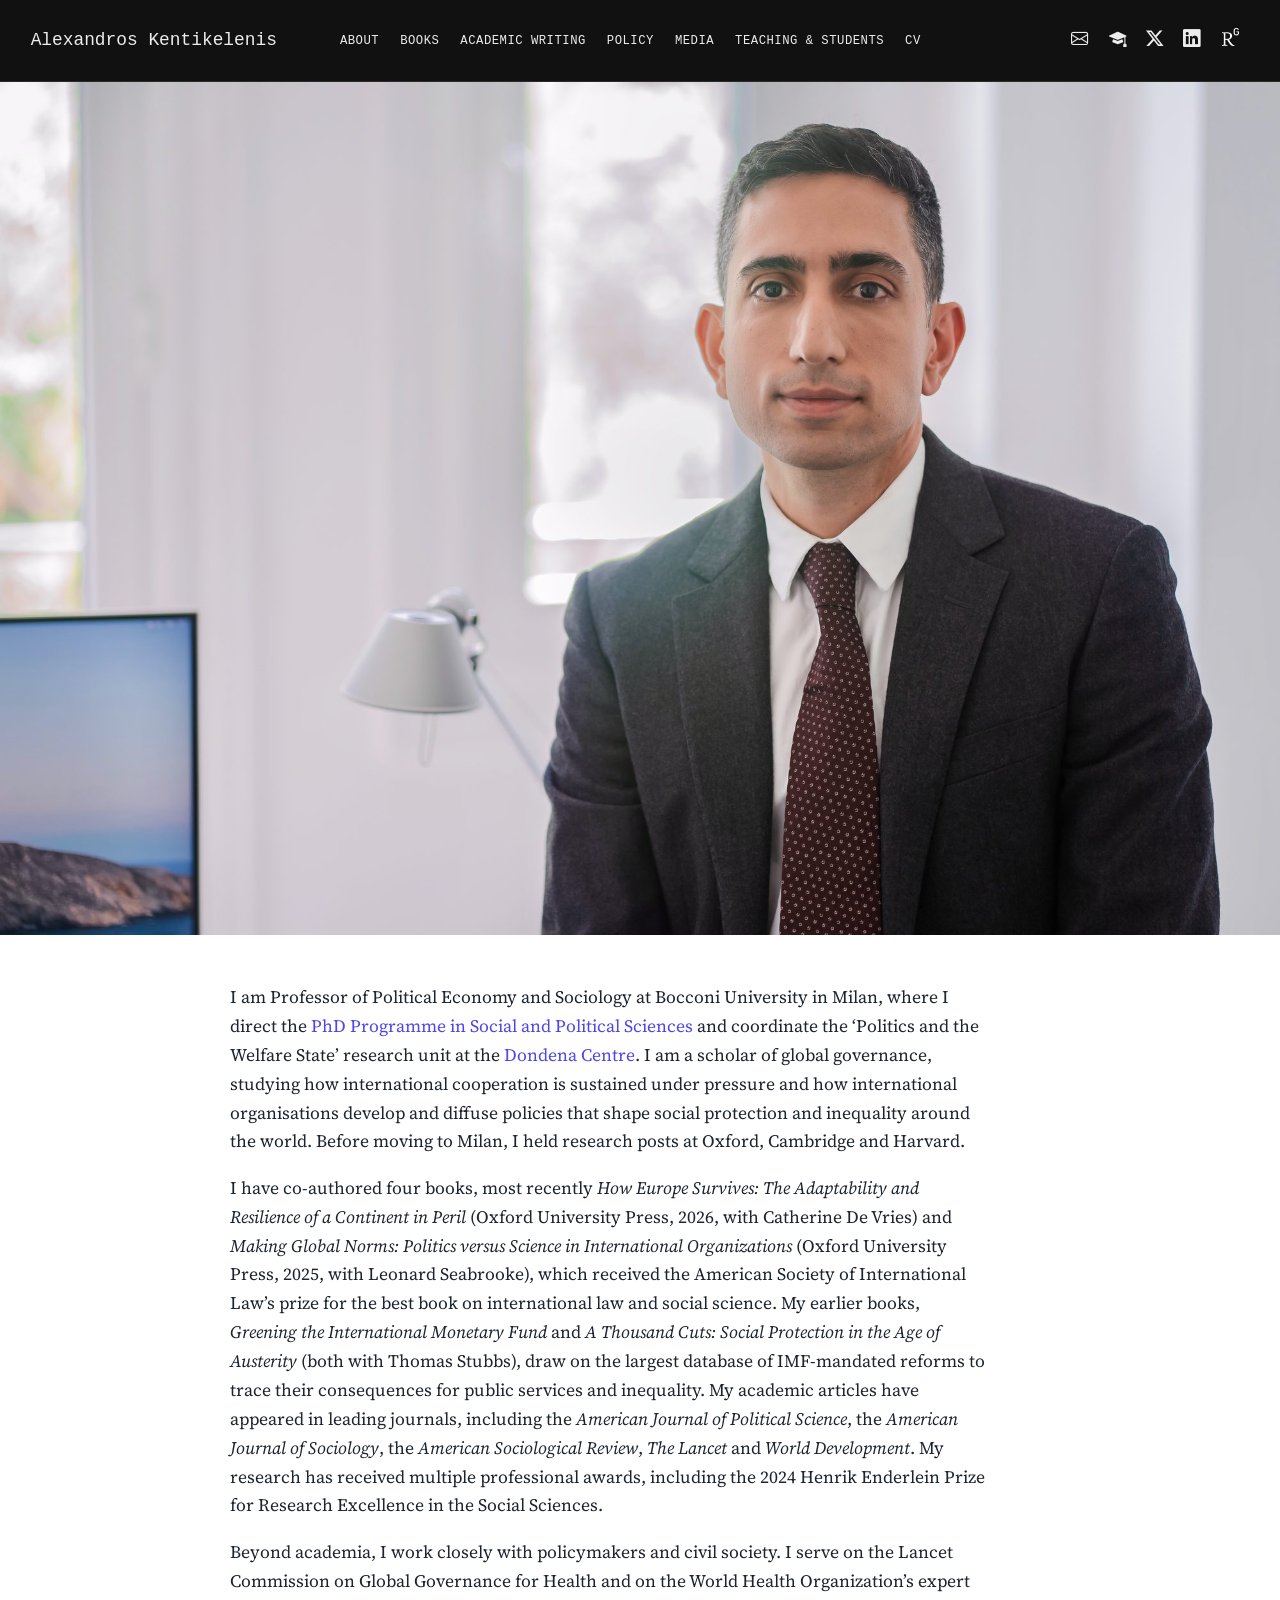
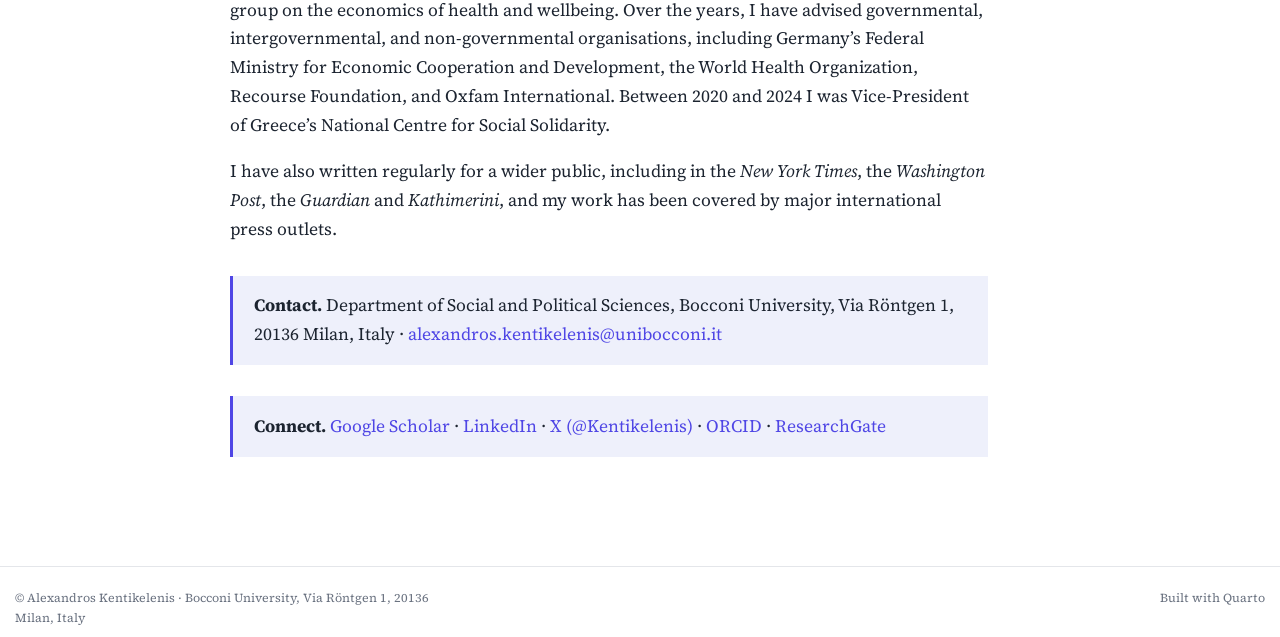
==== docs/index.html @ 47cb7543 "changes 13 sept" ====
<!DOCTYPE html>
<html xmlns="http://www.w3.org/1999/xhtml" lang="en" xml:lang="en"><head>

<meta charset="utf-8">
<meta name="generator" content="quarto-1.10.18">

<meta name="viewport" content="width=device-width, initial-scale=1.0, user-scalable=yes">


<title>Alexandros Kentikelenis</title>
<style>
/* Default styles provided by pandoc.
** See https://pandoc.org/MANUAL.html#variables-for-html for config info.
*/
span.smallcaps{font-variant: small-caps;}
div.columns{display: flex; gap: 1.5em;}
div.column{flex: auto;}
@media screen {
div.columns{gap: min(4vw, 1.5em);}
div.column{overflow-x: auto;}
}
div.hanging-indent{margin-left: 1.5em; text-indent: -1.5em;}
ul.task-list{list-style: none;}
ul.task-list li input[type="checkbox"] {
  width: 0.8em;
  margin: 0 0.8em 0.2em -1em; /* quarto-specific, see https://github.com/quarto-dev/quarto-cli/issues/4556 */ 
  vertical-align: middle;
}
</style>


<script src="site_libs/quarto-nav/quarto-nav.js"></script>
<link href="./files/images/favicon.png" rel="icon" type="image/png">
<script src="site_libs/clipboard/clipboard.min.js"></script>
<script src="site_libs/quarto-html/quarto.js" type="module"></script>
<script src="site_libs/quarto-html/tabsets/tabsets.js" type="module"></script>
<script src="site_libs/quarto-html/popper.min.js"></script>
<script src="site_libs/quarto-html/tippy.umd.min.js"></script>
<script src="site_libs/quarto-html/anchor.min.js"></script>
<link href="site_libs/quarto-html/tippy.css" rel="stylesheet">
<link href="site_libs/quarto-html/quarto-syntax-highlighting-64a204ab8560d761af7679ceaba22944.css" rel="stylesheet" id="quarto-text-highlighting-styles">
<script src="site_libs/bootstrap/bootstrap.min.js"></script>
<link href="site_libs/bootstrap/bootstrap-icons.css" rel="stylesheet">
<link href="site_libs/bootstrap/bootstrap-954252abe0938a3f6f7f77343198daaa.min.css" rel="stylesheet" append-hash="true" id="quarto-bootstrap" data-mode="light">
<script id="quarto-search-options" type="application/json">{
  "language": {
    "search-no-results-text": "No results",
    "search-matching-documents-text": "matching documents",
    "search-copy-link-title": "Copy link to search",
    "search-hide-matches-text": "Hide additional matches",
    "search-more-match-text": "more match in this document",
    "search-more-matches-text": "more matches in this document",
    "search-clear-button-title": "Clear",
    "search-text-placeholder": "",
    "search-detached-cancel-button-title": "Cancel",
    "search-submit-button-title": "Submit",
    "search-label": "Search"
  }
}</script>
<link rel="preconnect" href="https://fonts.googleapis.com">
<link rel="preconnect" href="https://fonts.gstatic.com" crossorigin="">
<link href="https://fonts.googleapis.com/css2?family=Source+Serif+4:ital,opsz,wght@0,8..60,400;0,8..60,600;1,8..60,400&amp;display=swap" rel="stylesheet">


<meta property="og:title" content="Alexandros Kentikelenis">
<meta property="og:description" content="Professor of Political Economy and Sociology, Bocconi University. Global governance, international political economy, global health and social protection.">
<meta property="og:image" content="https://www.kentikelenis.net/[data-uri]">
<meta property="og:site_name" content="Alexandros Kentikelenis">
<meta property="og:image:alt" content="ResearchGate">
<meta name="twitter:title" content="Alexandros Kentikelenis">
<meta name="twitter:description" content="Professor of Political Economy and Sociology, Bocconi University. Global governance, international political economy, global health and social protection.">
<meta name="twitter:image" content="https://www.kentikelenis.net/[data-uri]">
<meta name="twitter:image:alt" content="ResearchGate">
<meta name="twitter:card" content="summary_large_image">
</head>

<body class="nav-fixed fullcontent quarto-light">

<div id="quarto-search-results"></div>
  <header id="quarto-header" class="headroom fixed-top">
    <nav class="navbar navbar-expand-lg " data-bs-theme="dark">
      <div class="navbar-container container-fluid">
      <div class="navbar-brand-container mx-auto">
    <a class="navbar-brand" href="./index.html">
    <span class="navbar-title">Alexandros Kentikelenis</span>
    </a>
  </div>
          <button class="navbar-toggler" type="button" data-bs-toggle="collapse" data-bs-target="#navbarCollapse" aria-controls="navbarCollapse" role="menu" aria-expanded="false" aria-label="Toggle navigation" onclick="if (window.quartoToggleHeadroom) { window.quartoToggleHeadroom(); }">
  <span class="navbar-toggler-icon"></span>
</button>
          <div class="collapse navbar-collapse" id="navbarCollapse">
            <ul class="navbar-nav navbar-nav-scroll me-auto">
  <li class="nav-item">
    <a class="nav-link" href="./about.html"> 
<span class="menu-text">About</span></a>
  </li>  
  <li class="nav-item">
    <a class="nav-link" href="./books.html"> 
<span class="menu-text">Books</span></a>
  </li>  
  <li class="nav-item">
    <a class="nav-link" href="./academic-writing.html"> 
<span class="menu-text">Academic writing</span></a>
  </li>  
  <li class="nav-item">
    <a class="nav-link" href="./policy.html"> 
<span class="menu-text">Policy</span></a>
  </li>  
  <li class="nav-item">
    <a class="nav-link" href="./media.html"> 
<span class="menu-text">Media</span></a>
  </li>  
  <li class="nav-item">
    <a class="nav-link" href="./teaching.html"> 
<span class="menu-text">Teaching &amp; students</span></a>
  </li>  
  <li class="nav-item">
    <a class="nav-link" href="./cv.html"> 
<span class="menu-text">CV</span></a>
  </li>  
</ul>
            <ul class="navbar-nav navbar-nav-scroll ms-auto">
  <li class="nav-item compact">
    <a class="nav-link" href="mailto:alexandros.kentikelenis@unibocconi.it"> <i class="bi bi-envelope" role="img" aria-label="Email">
</i> 
<span class="menu-text"></span></a>
  </li>  
  <li class="nav-item compact">
    <a class="nav-link" href="https://scholar.google.co.uk/citations?user=WSKvdv4AAAAJ"> <i class="bi bi-mortarboard-fill" role="img" aria-label="Google Scholar">
</i> 
<span class="menu-text"></span></a>
  </li>  
  <li class="nav-item compact">
    <a class="nav-link" href="https://x.com/Kentikelenis"> <i class="bi bi-twitter-x" role="img" aria-label="X">
</i> 
<span class="menu-text"></span></a>
  </li>  
  <li class="nav-item compact">
    <a class="nav-link" href="https://www.linkedin.com/in/alexandros-kentikelenis/"> <i class="bi bi-linkedin" role="img" aria-label="LinkedIn">
</i> 
<span class="menu-text"></span></a>
  </li>  
  <li class="nav-item">
    <a class="nav-link" href="https://www.researchgate.net/profile/Alexandros-Kentikelenis"> 
<span class="menu-text"><img src="[data-uri]" alt="ResearchGate" style="height:1.05rem;width:auto;vertical-align:middle;position:relative;top:2px;display:inline-block;"></span></a>
  </li>  
</ul>
          </div> <!-- /navcollapse -->
            <div class="quarto-navbar-tools">
</div>
      </div> <!-- /container-fluid -->
    </nav>
</header>
<!-- content -->
<div id="quarto-content" class="quarto-container page-columns page-rows-contents page-layout-article page-navbar">
<!-- sidebar -->
<!-- margin-sidebar -->
    
<!-- main -->
<main class="content" id="quarto-document-content"><header id="title-block-header" class="quarto-title-block"></header>




<div class="hero">
<p><img src="files/images/hero.jpg" class="img-fluid" alt="Alexandros Kentikelenis"></p>
</div>
<p>I am Professor of Political Economy and Sociology at Bocconi University in Milan, where I direct the <a href="https://www.unibocconi.it/en/programs/phd/phd-social-and-political-science">PhD Programme in Social and Political Sciences</a> and coordinate the ‘Politics and the Welfare State’ research unit at the <a href="https://dondena.unibocconi.eu/research/research-units/politics-and-welfare-state">Dondena Centre</a>. I am a scholar of global governance, studying how international cooperation is sustained under pressure and how international organisations develop and diffuse policies that shape social protection and inequality around the world. Before moving to Milan, I held research posts at Oxford, Cambridge and Harvard.</p>
<p>I have co-authored four books, most recently <em>How Europe Survives: The Adaptability and Resilience of a Continent in Peril</em> (Oxford University Press, 2026, with Catherine De Vries) and <em>Making Global Norms: Politics versus Science in International Organizations</em> (Oxford University Press, 2025, with Leonard Seabrooke), which received the American Society of International Law’s prize for the best book on international law and social science. My earlier books, <em>Greening the International Monetary Fund</em> and <em>A Thousand Cuts: Social Protection in the Age of Austerity</em> (both with Thomas Stubbs), draw on the largest database of IMF-mandated reforms to trace their consequences for public services and inequality. My academic articles have appeared in leading journals, including the <em>American Journal of Political Science</em>, the <em>American Journal of Sociology</em>, the <em>American Sociological Review</em>, <em>The Lancet</em> and <em>World Development</em>. My research has received multiple professional awards, including the 2024 Henrik Enderlein Prize for Research Excellence in the Social Sciences.</p>
<p>Beyond academia, I work closely with policymakers and civil society. I serve on the Lancet Commission on Global Governance for Health and on the World Health Organization’s expert group on the economics of health and wellbeing. Over the years, I have advised governmental, intergovernmental, and non-governmental organisations, including Germany’s Federal Ministry for Economic Cooperation and Development, the World Health Organization, Recourse Foundation, and Oxfam International. Between 2020 and 2024 I was Vice-President of Greece’s National Centre for Social Solidarity.</p>
<p>I have also written regularly for a wider public, including in the <em>New York Times</em>, the <em>Washington Post</em>, the <em>Guardian</em> and <em>Kathimerini</em>, and my work has been covered by major international press outlets.</p>
<div class="press-note">
<p><strong>Contact.</strong> Department of Social and Political Sciences, Bocconi University, Via Röntgen 1, 20136 Milan, Italy · <a href="mailto:alexandros.kentikelenis@unibocconi.it">alexandros.kentikelenis@unibocconi.it</a></p>
</div>
<div class="press-note">
<p><strong>Connect.</strong> <a href="https://scholar.google.co.uk/citations?user=WSKvdv4AAAAJ">Google Scholar</a> · <a href="https://www.linkedin.com/in/alexandros-kentikelenis/">LinkedIn</a> · <a href="https://x.com/Kentikelenis">X (<span class="citation" data-cites="Kentikelenis">@Kentikelenis</span>)</a> · <a href="https://orcid.org/0000-0002-1543-4595">ORCID</a> · <a href="https://www.researchgate.net/profile/Alexandros-Kentikelenis">ResearchGate</a></p>
</div>
<script>
// Move the hero photo directly beneath the navbar so it spans the full window width.
document.addEventListener("DOMContentLoaded", function () {
  const hero = document.querySelector(".hero");
  const header = document.getElementById("quarto-header");
  if (hero && header) { header.insertAdjacentElement("afterend", hero); document.body.classList.add("hero-moved"); }
});
</script>



</main> <!-- /main -->
<script id="quarto-html-after-body" type="application/javascript">
  window.document.addEventListener("DOMContentLoaded", function (event) {
    const icon = "";
    const anchorJS = new window.AnchorJS();
    anchorJS.options = {
      placement: 'right',
      icon: icon
    };
    anchorJS.add('.anchored');
    const isCodeAnnotation = (el) => {
      for (const clz of el.classList) {
        if (clz.startsWith('code-annotation-')) {                     
          return true;
        }
      }
      return false;
    }
    const onCopySuccess = function(e) {
      // button target
      const button = e.trigger;
      // don't keep focus
      button.blur();
      // flash "checked"
      button.classList.add('code-copy-button-checked');
      var currentTitle = button.getAttribute("title");
      button.setAttribute("title", "Copied!");
      let tooltip;
      if (window.bootstrap) {
        button.setAttribute("data-bs-toggle", "tooltip");
        button.setAttribute("data-bs-placement", "left");
        button.setAttribute("data-bs-title", "Copied!");
        tooltip = new bootstrap.Tooltip(button, 
          { trigger: "manual", 
            customClass: "code-copy-button-tooltip",
            offset: [0, -8]});
        tooltip.show();    
      }
      setTimeout(function() {
        if (tooltip) {
          tooltip.hide();
          button.removeAttribute("data-bs-title");
          button.removeAttribute("data-bs-toggle");
          button.removeAttribute("data-bs-placement");
        }
        button.setAttribute("title", currentTitle);
        button.classList.remove('code-copy-button-checked');
      }, 1000);
      // clear code selection
      e.clearSelection();
    }
    const getTextToCopy = function(trigger) {
      const outerScaffold = trigger.parentElement.cloneNode(true);
      const codeEl = outerScaffold.querySelector('code');
      for (const childEl of codeEl.children) {
        if (isCodeAnnotation(childEl)) {
          childEl.remove();
        }
      }
      return codeEl.innerText;
    }
    const clipboard = new window.ClipboardJS('.code-copy-button:not([data-in-quarto-modal])', {
      text: getTextToCopy
    });
    clipboard.on('success', onCopySuccess);
    if (window.document.getElementById('quarto-embedded-source-code-modal')) {
      const clipboardModal = new window.ClipboardJS('.code-copy-button[data-in-quarto-modal]', {
        text: getTextToCopy,
        container: window.document.getElementById('quarto-embedded-source-code-modal')
      });
      clipboardModal.on('success', onCopySuccess);
    }
      var localhostRegex = new RegExp(/^(?:http|https):\/\/localhost\:?[0-9]*\//);
      var mailtoRegex = new RegExp(/^mailto:/);
        var filterRegex = new RegExp("https:\/\/www\.kentikelenis\.net");
      var isInternal = (href) => {
          return filterRegex.test(href) || localhostRegex.test(href) || mailtoRegex.test(href);
      }
      // Inspect non-navigation links and adorn them if external
     var links = window.document.querySelectorAll('a[href]:not(.nav-link):not(.navbar-brand):not(.toc-action):not(.sidebar-link):not(.sidebar-item-toggle):not(.pagination-link):not(.no-external):not([aria-hidden]):not(.dropdown-item):not(.quarto-navigation-tool):not(.about-link)');
      for (var i=0; i<links.length; i++) {
        const link = links[i];
        if (!isInternal(link.href)) {
          // undo the damage that might have been done by quarto-nav.js in the case of
          // links that we want to consider external
          if (link.dataset.originalHref !== undefined) {
            link.href = link.dataset.originalHref;
          }
            // target, if specified
            link.setAttribute("target", "_blank");
            if (link.getAttribute("rel") === null) {
              link.setAttribute("rel", "noopener");
            }
        }
      }
    function tippyHover(el, contentFn, onTriggerFn, onUntriggerFn) {
      const config = {
        allowHTML: true,
        maxWidth: 500,
        delay: 100,
        arrow: false,
        appendTo: function(el) {
            return el.parentElement;
        },
        interactive: true,
        interactiveBorder: 10,
        theme: 'quarto',
        placement: 'bottom-start',
      };
      if (contentFn) {
        config.content = contentFn;
      }
      if (onTriggerFn) {
        config.onTrigger = onTriggerFn;
      }
      if (onUntriggerFn) {
        config.onUntrigger = onUntriggerFn;
      }
      window.tippy(el, config); 
    }
    const noterefs = window.document.querySelectorAll('a[role="doc-noteref"]');
    for (var i=0; i<noterefs.length; i++) {
      const ref = noterefs[i];
      tippyHover(ref, function() {
        // use id or data attribute instead here
        let href = ref.getAttribute('data-footnote-href') || ref.getAttribute('href');
        try { href = new URL(href).hash; } catch {}
        const id = href.replace(/^#\/?/, "");
        const note = window.document.getElementById(id);
        if (note) {
          return note.innerHTML;
        } else {
          return "";
        }
      });
    }
    const xrefs = window.document.querySelectorAll('a.quarto-xref');
    const processXRef = (id, note) => {
      // Strip column container classes
      const stripColumnClz = (el) => {
        el.classList.remove("page-full", "page-columns");
        if (el.children) {
          for (const child of el.children) {
            stripColumnClz(child);
          }
        }
      }
      stripColumnClz(note)
      if (id === null || id.startsWith('sec-')) {
        // Special case sections, only their first couple elements
        const container = document.createElement("div");
        if (note.children && note.children.length > 2) {
          container.appendChild(note.children[0].cloneNode(true));
          for (let i = 1; i < note.children.length; i++) {
            const child = note.children[i];
            if (child.tagName === "P" && child.innerText === "") {
              continue;
            } else {
              container.appendChild(child.cloneNode(true));
              break;
            }
          }
          if (window.Quarto?.typesetMath) {
            window.Quarto.typesetMath(container);
          }
          return container.innerHTML
        } else {
          if (window.Quarto?.typesetMath) {
            window.Quarto.typesetMath(note);
          }
          return note.innerHTML;
        }
      } else {
        // Remove any anchor links if they are present
        const anchorLink = note.querySelector('a.anchorjs-link');
        if (anchorLink) {
          anchorLink.remove();
        }
        if (window.Quarto?.typesetMath) {
          window.Quarto.typesetMath(note);
        }
        if (note.classList.contains("callout")) {
          return note.outerHTML;
        } else {
          return note.innerHTML;
        }
      }
    }
    for (var i=0; i<xrefs.length; i++) {
      const xref = xrefs[i];
      tippyHover(xref, undefined, function(instance) {
        instance.disable();
        let url = xref.getAttribute('href');
        let hash = undefined; 
        if (url.startsWith('#')) {
          hash = url;
        } else {
          try { hash = new URL(url).hash; } catch {}
        }
        if (hash) {
          const id = hash.replace(/^#\/?/, "");
          const note = window.document.getElementById(id);
          if (note !== null) {
            try {
              const html = processXRef(id, note.cloneNode(true));
              instance.setContent(html);
            } finally {
              instance.enable();
              instance.show();
            }
          } else {
            // See if we can fetch this
            fetch(url.split('#')[0])
            .then(res => res.text())
            .then(html => {
              const parser = new DOMParser();
              const htmlDoc = parser.parseFromString(html, "text/html");
              const note = htmlDoc.getElementById(id);
              if (note !== null) {
                const html = processXRef(id, note);
                instance.setContent(html);
              } 
            }).finally(() => {
              instance.enable();
              instance.show();
            });
          }
        } else {
          // See if we can fetch a full url (with no hash to target)
          // This is a special case and we should probably do some content thinning / targeting
          fetch(url)
          .then(res => res.text())
          .then(html => {
            const parser = new DOMParser();
            const htmlDoc = parser.parseFromString(html, "text/html");
            const note = htmlDoc.querySelector('main.content');
            if (note !== null) {
              // This should only happen for chapter cross references
              // (since there is no id in the URL)
              // remove the first header
              if (note.children.length > 0 && note.children[0].tagName === "HEADER") {
                note.children[0].remove();
              }
              const html = processXRef(null, note);
              instance.setContent(html);
            } 
          }).finally(() => {
            instance.enable();
            instance.show();
          });
        }
      }, function(instance) {
      });
    }
        let selectedAnnoteEl;
        const selectorForAnnotation = ( cell, annotation) => {
          let cellAttr = 'data-code-cell="' + cell + '"';
          let lineAttr = 'data-code-annotation="' +  annotation + '"';
          const selector = 'span[' + cellAttr + '][' + lineAttr + ']';
          return selector;
        }
        const selectCodeLines = (annoteEl) => {
          const doc = window.document;
          const targetCell = annoteEl.getAttribute("data-target-cell");
          const targetAnnotation = annoteEl.getAttribute("data-target-annotation");
          const annoteSpan = window.document.querySelector(selectorForAnnotation(targetCell, targetAnnotation));
          const lines = annoteSpan.getAttribute("data-code-lines").split(",");
          const lineIds = lines.map((line) => {
            return targetCell + "-" + line;
          })
          let top = null;
          let height = null;
          let parent = null;
          if (lineIds.length > 0) {
              //compute the position of the single el (top and bottom and make a div)
              const el = window.document.getElementById(lineIds[0]);
              top = el.offsetTop;
              height = el.offsetHeight;
              parent = el.parentElement.parentElement;
            if (lineIds.length > 1) {
              const lastEl = window.document.getElementById(lineIds[lineIds.length - 1]);
              const bottom = lastEl.offsetTop + lastEl.offsetHeight;
              height = bottom - top;
            }
            if (top !== null && height !== null && parent !== null) {
              // cook up a div (if necessary) and position it 
              let div = window.document.getElementById("code-annotation-line-highlight");
              if (div === null) {
                div = window.document.createElement("div");
                div.setAttribute("id", "code-annotation-line-highlight");
                div.style.position = 'absolute';
                parent.appendChild(div);
              }
              div.style.top = top - 2 + "px";
              div.style.height = height + 4 + "px";
              div.style.left = 0;
              let gutterDiv = window.document.getElementById("code-annotation-line-highlight-gutter");
              if (gutterDiv === null) {
                gutterDiv = window.document.createElement("div");
                gutterDiv.setAttribute("id", "code-annotation-line-highlight-gutter");
                gutterDiv.style.position = 'absolute';
                const codeCell = window.document.getElementById(targetCell);
                const gutter = codeCell.querySelector('.code-annotation-gutter');
                gutter.appendChild(gutterDiv);
              }
              gutterDiv.style.top = top - 2 + "px";
              gutterDiv.style.height = height + 4 + "px";
            }
            selectedAnnoteEl = annoteEl;
          }
        };
        const unselectCodeLines = () => {
          const elementsIds = ["code-annotation-line-highlight", "code-annotation-line-highlight-gutter"];
          elementsIds.forEach((elId) => {
            const div = window.document.getElementById(elId);
            if (div) {
              div.remove();
            }
          });
          selectedAnnoteEl = undefined;
        };
          // Handle positioning of the toggle
      window.addEventListener(
        "resize",
        throttle(() => {
          elRect = undefined;
          if (selectedAnnoteEl) {
            selectCodeLines(selectedAnnoteEl);
          }
        }, 10)
      );
      function throttle(fn, ms) {
      let throttle = false;
      let timer;
        return (...args) => {
          if(!throttle) { // first call gets through
              fn.apply(this, args);
              throttle = true;
          } else { // all the others get throttled
              if(timer) clearTimeout(timer); // cancel #2
              timer = setTimeout(() => {
                fn.apply(this, args);
                timer = throttle = false;
              }, ms);
          }
        };
      }
        // Attach click handler to the DT
        const annoteDls = window.document.querySelectorAll('dt[data-target-cell]');
        for (const annoteDlNode of annoteDls) {
          annoteDlNode.addEventListener('click', (event) => {
            const clickedEl = event.target;
            if (clickedEl !== selectedAnnoteEl) {
              unselectCodeLines();
              const activeEl = window.document.querySelector('dt[data-target-cell].code-annotation-active');
              if (activeEl) {
                activeEl.classList.remove('code-annotation-active');
              }
              selectCodeLines(clickedEl);
              clickedEl.classList.add('code-annotation-active');
            } else {
              // Unselect the line
              unselectCodeLines();
              clickedEl.classList.remove('code-annotation-active');
            }
          });
        }
    const findCites = (el) => {
      const parentEl = el.parentElement;
      if (parentEl) {
        const cites = parentEl.dataset.cites;
        if (cites) {
          return {
            el,
            cites: cites.split(' ')
          };
        } else {
          return findCites(el.parentElement)
        }
      } else {
        return undefined;
      }
    };
    var bibliorefs = window.document.querySelectorAll('a[role="doc-biblioref"]');
    for (var i=0; i<bibliorefs.length; i++) {
      const ref = bibliorefs[i];
      const citeInfo = findCites(ref);
      if (citeInfo) {
        tippyHover(citeInfo.el, function() {
          var popup = window.document.createElement('div');
          citeInfo.cites.forEach(function(cite) {
            var citeDiv = window.document.createElement('div');
            citeDiv.classList.add('hanging-indent');
            citeDiv.classList.add('csl-entry');
            var biblioDiv = window.document.getElementById('ref-' + cite);
            if (biblioDiv) {
              citeDiv.innerHTML = biblioDiv.innerHTML;
            }
            popup.appendChild(citeDiv);
          });
          return popup.innerHTML;
        });
      }
    }
  });
  </script>
</div> <!-- /content -->
<footer class="footer">
  <div class="nav-footer">
    <div class="nav-footer-left">
<p>© Alexandros Kentikelenis · Bocconi University, Via Röntgen 1, 20136 Milan, Italy</p>
</div>   
    <div class="nav-footer-center">
      &nbsp;
    </div>
    <div class="nav-footer-right">
<p>Built with <a href="https://quarto.org">Quarto</a></p>
</div>
  </div>
</footer>
<script data-newtab-script="">
// Open external links and file downloads in a new tab; keep site navigation in this tab.
document.addEventListener("DOMContentLoaded", function () {
  document.querySelectorAll("a[href]").forEach(function (a) {
    var h = a.getAttribute("href") || "";
    var external = /^https?:\/\//i.test(h) && a.hostname !== window.location.hostname;
    var isFile = /\.pdf(\?|#|$)/i.test(h);
    if (external || isFile) { a.target = "_blank"; a.rel = "noopener"; }
  });
});
</script>




</body></html>
---- docs/site_libs/quarto-html/tippy.css ----
.tippy-box[data-animation=fade][data-state=hidden]{opacity:0}[data-tippy-root]{max-width:calc(100vw - 10px)}.tippy-box{position:relative;background-color:#333;color:#fff;border-radius:4px;font-size:14px;line-height:1.4;white-space:normal;outline:0;transition-property:transform,visibility,opacity}.tippy-box[data-placement^=top]>.tippy-arrow{bottom:0}.tippy-box[data-placement^=top]>.tippy-arrow:before{bottom:-7px;left:0;border-width:8px 8px 0;border-top-color:initial;transform-origin:center top}.tippy-box[data-placement^=bottom]>.tippy-arrow{top:0}.tippy-box[data-placement^=bottom]>.tippy-arrow:before{top:-7px;left:0;border-width:0 8px 8px;border-bottom-color:initial;transform-origin:center bottom}.tippy-box[data-placement^=left]>.tippy-arrow{right:0}.tippy-box[data-placement^=left]>.tippy-arrow:before{border-width:8px 0 8px 8px;border-left-color:initial;right:-7px;transform-origin:center left}.tippy-box[data-placement^=right]>.tippy-arrow{left:0}.tippy-box[data-placement^=right]>.tippy-arrow:before{left:-7px;border-width:8px 8px 8px 0;border-right-color:initial;transform-origin:center right}.tippy-box[data-inertia][data-state=visible]{transition-timing-function:cubic-bezier(.54,1.5,.38,1.11)}.tippy-arrow{width:16px;height:16px;color:#333}.tippy-arrow:before{content:"";position:absolute;border-color:transparent;border-style:solid}.tippy-content{position:relative;padding:5px 9px;z-index:1}
---- docs/site_libs/quarto-html/quarto-syntax-highlighting-64a204ab8560d761af7679ceaba22944.css ----
/* quarto syntax highlight colors */
:root {
  --quarto-hl-ot-color: #003B4F;
  --quarto-hl-at-color: #657422;
  --quarto-hl-ss-color: #20794D;
  --quarto-hl-an-color: #5E5E5E;
  --quarto-hl-fu-color: #4758AB;
  --quarto-hl-st-color: #20794D;
  --quarto-hl-cf-color: #003B4F;
  --quarto-hl-op-color: #5E5E5E;
  --quarto-hl-er-color: #AD0000;
  --quarto-hl-bn-color: #AD0000;
  --quarto-hl-al-color: #AD0000;
  --quarto-hl-va-color: #111111;
  --quarto-hl-bu-color: inherit;
  --quarto-hl-ex-color: inherit;
  --quarto-hl-pp-color: #AD0000;
  --quarto-hl-in-color: #5E5E5E;
  --quarto-hl-vs-color: #20794D;
  --quarto-hl-wa-color: #5E5E5E;
  --quarto-hl-do-color: #5E5E5E;
  --quarto-hl-im-color: #00769E;
  --quarto-hl-ch-color: #20794D;
  --quarto-hl-dt-color: #AD0000;
  --quarto-hl-fl-color: #AD0000;
  --quarto-hl-co-color: #5E5E5E;
  --quarto-hl-cv-color: #5E5E5E;
  --quarto-hl-cn-color: #8f5902;
  --quarto-hl-sc-color: #5E5E5E;
  --quarto-hl-dv-color: #AD0000;
  --quarto-hl-kw-color: #003B4F;
}

/* other quarto variables */
:root {
  --quarto-font-monospace: SFMono-Regular, Menlo, Monaco, Consolas, "Liberation Mono", "Courier New", monospace;
}

/* syntax highlight based on Pandoc's rules */
pre > code.sourceCode > span {
  color: #003B4F;
}

code.sourceCode > span {
  color: #003B4F;
}

div.sourceCode,
div.sourceCode pre.sourceCode {
  color: #003B4F;
}

/* Normal */
code span {
  color: #003B4F;
}

/* Alert */
code span.al {
  color: #AD0000;
  font-style: inherit;
}

/* Annotation */
code span.an {
  color: #5E5E5E;
  font-style: inherit;
}

/* Attribute */
code span.at {
  color: #657422;
  font-style: inherit;
}

/* BaseN */
code span.bn {
  color: #AD0000;
  font-style: inherit;
}

/* BuiltIn */
code span.bu {
  font-style: inherit;
}

/* ControlFlow */
code span.cf {
  color: #003B4F;
  font-weight: bold;
  font-style: inherit;
}

/* Char */
code span.ch {
  color: #20794D;
  font-style: inherit;
}

/* Constant */
code span.cn {
  color: #8f5902;
  font-style: inherit;
}

/* Comment */
code span.co {
  color: #5E5E5E;
  font-style: inherit;
}

/* CommentVar */
code span.cv {
  color: #5E5E5E;
  font-style: italic;
}

/* Documentation */
code span.do {
  color: #5E5E5E;
  font-style: italic;
}

/* DataType */
code span.dt {
  color: #AD0000;
  font-style: inherit;
}

/* DecVal */
code span.dv {
  color: #AD0000;
  font-style: inherit;
}

/* Error */
code span.er {
  color: #AD0000;
  font-style: inherit;
}

/* Extension */
code span.ex {
  font-style: inherit;
}

/* Float */
code span.fl {
  color: #AD0000;
  font-style: inherit;
}

/* Function */
code span.fu {
  color: #4758AB;
  font-style: inherit;
}

/* Import */
code span.im {
  color: #00769E;
  font-style: inherit;
}

/* Information */
code span.in {
  color: #5E5E5E;
  font-style: inherit;
}

/* Keyword */
code span.kw {
  color: #003B4F;
  font-weight: bold;
  font-style: inherit;
}

/* Operator */
code span.op {
  color: #5E5E5E;
  font-style: inherit;
}

/* Other */
code span.ot {
  color: #003B4F;
  font-style: inherit;
}

/* Preprocessor */
code span.pp {
  color: #AD0000;
  font-style: inherit;
}

/* SpecialChar */
code span.sc {
  color: #5E5E5E;
  font-style: inherit;
}

/* SpecialString */
code span.ss {
  color: #20794D;
  font-style: inherit;
}

/* String */
code span.st {
  color: #20794D;
  font-style: inherit;
}

/* Variable */
code span.va {
  color: #111111;
  font-style: inherit;
}

/* VerbatimString */
code span.vs {
  color: #20794D;
  font-style: inherit;
}

/* Warning */
code span.wa {
  color: #5E5E5E;
  font-style: italic;
}

.prevent-inlining {
  content: "</";
}

/*# sourceMappingURL=9d8d5bb603a83b8298b89080a598c93b.css.map */
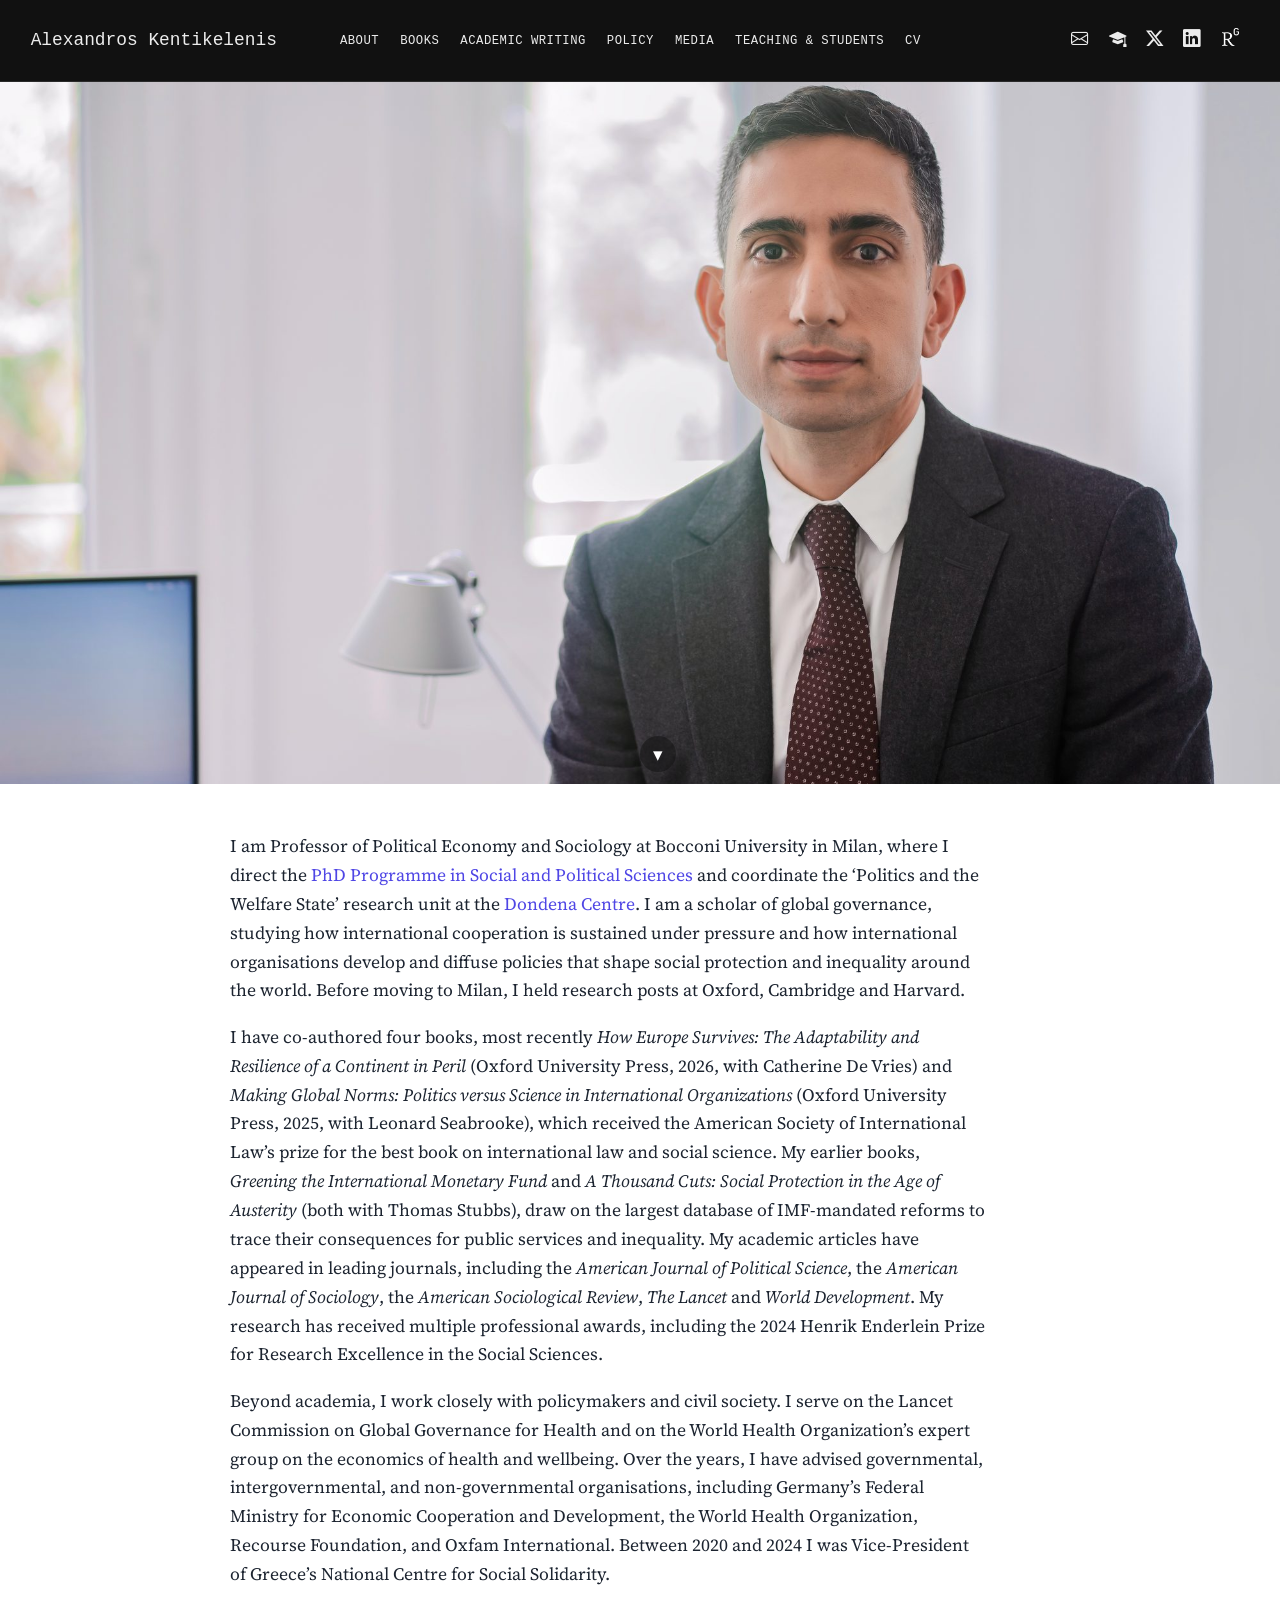
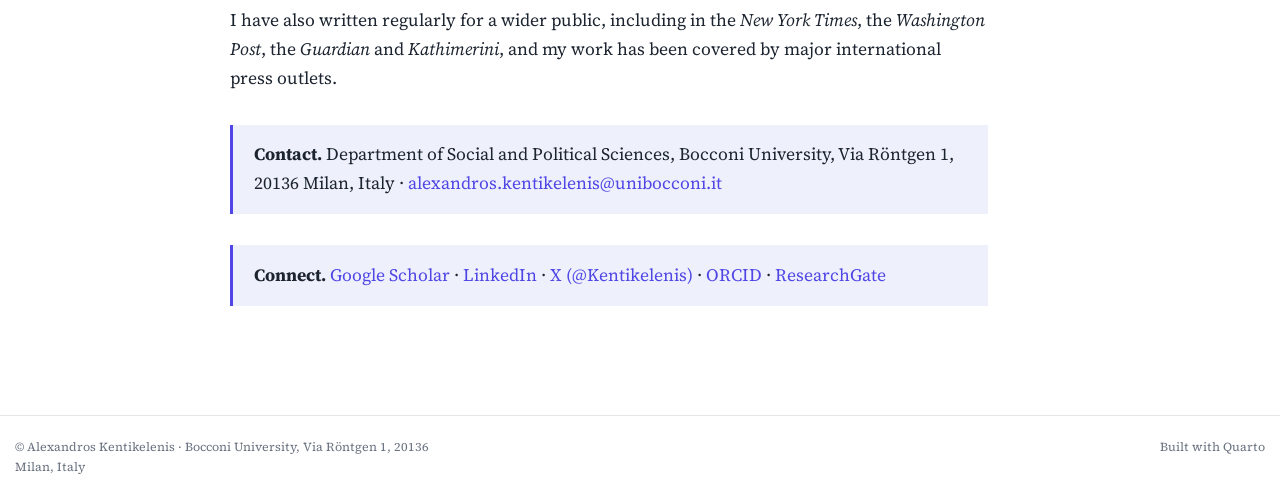
==== commit da590932: "fixing image and ASR" ====
--- a/docs/index.html
+++ b/docs/index.html
@@ -41,7 +41,7 @@
 <link href="site_libs/quarto-html/quarto-syntax-highlighting-64a204ab8560d761af7679ceaba22944.css" rel="stylesheet" id="quarto-text-highlighting-styles">
 <script src="site_libs/bootstrap/bootstrap.min.js"></script>
 <link href="site_libs/bootstrap/bootstrap-icons.css" rel="stylesheet">
-<link href="site_libs/bootstrap/bootstrap-954252abe0938a3f6f7f77343198daaa.min.css" rel="stylesheet" append-hash="true" id="quarto-bootstrap" data-mode="light">
+<link href="site_libs/bootstrap/bootstrap-e97f77b1eb107807da8931e1a2115edb.min.css" rel="stylesheet" append-hash="true" id="quarto-bootstrap" data-mode="light">
 <script id="quarto-search-options" type="application/json">{
   "language": {
     "search-no-results-text": "No results",
@@ -60,6 +60,7 @@
 <link rel="preconnect" href="https://fonts.googleapis.com">
 <link rel="preconnect" href="https://fonts.gstatic.com" crossorigin="">
 <link href="https://fonts.googleapis.com/css2?family=Source+Serif+4:ital,opsz,wght@0,8..60,400;0,8..60,600;1,8..60,400&amp;display=swap" rel="stylesheet">
+<script data-goatcounter="https://kentikelenis.goatcounter.com/count" async="" src="//gc.zgo.at/count.js"></script>
 
 
 <meta property="og:title" content="Alexandros Kentikelenis">
@@ -163,7 +164,10 @@
 
 
 <div class="hero">
-<p><img src="files/images/hero.jpg" class="img-fluid" alt="Alexandros Kentikelenis"></p>
+<p><img src="files/images/hero.jpg" class="img-fluid" alt="Alexandros Kentikelenis"> <a class="scroll-cue" href="#intro" aria-label="Scroll to the text">▾</a></p>
+</div>
+<div id="intro">
+
 </div>
 <p>I am Professor of Political Economy and Sociology at Bocconi University in Milan, where I direct the <a href="https://www.unibocconi.it/en/programs/phd/phd-social-and-political-science">PhD Programme in Social and Political Sciences</a> and coordinate the ‘Politics and the Welfare State’ research unit at the <a href="https://dondena.unibocconi.eu/research/research-units/politics-and-welfare-state">Dondena Centre</a>. I am a scholar of global governance, studying how international cooperation is sustained under pressure and how international organisations develop and diffuse policies that shape social protection and inequality around the world. Before moving to Milan, I held research posts at Oxford, Cambridge and Harvard.</p>
 <p>I have co-authored four books, most recently <em>How Europe Survives: The Adaptability and Resilience of a Continent in Peril</em> (Oxford University Press, 2026, with Catherine De Vries) and <em>Making Global Norms: Politics versus Science in International Organizations</em> (Oxford University Press, 2025, with Leonard Seabrooke), which received the American Society of International Law’s prize for the best book on international law and social science. My earlier books, <em>Greening the International Monetary Fund</em> and <em>A Thousand Cuts: Social Protection in the Age of Austerity</em> (both with Thomas Stubbs), draw on the largest database of IMF-mandated reforms to trace their consequences for public services and inequality. My academic articles have appeared in leading journals, including the <em>American Journal of Political Science</em>, the <em>American Journal of Sociology</em>, the <em>American Sociological Review</em>, <em>The Lancet</em> and <em>World Development</em>. My research has received multiple professional awards, including the 2024 Henrik Enderlein Prize for Research Excellence in the Social Sciences.</p>
